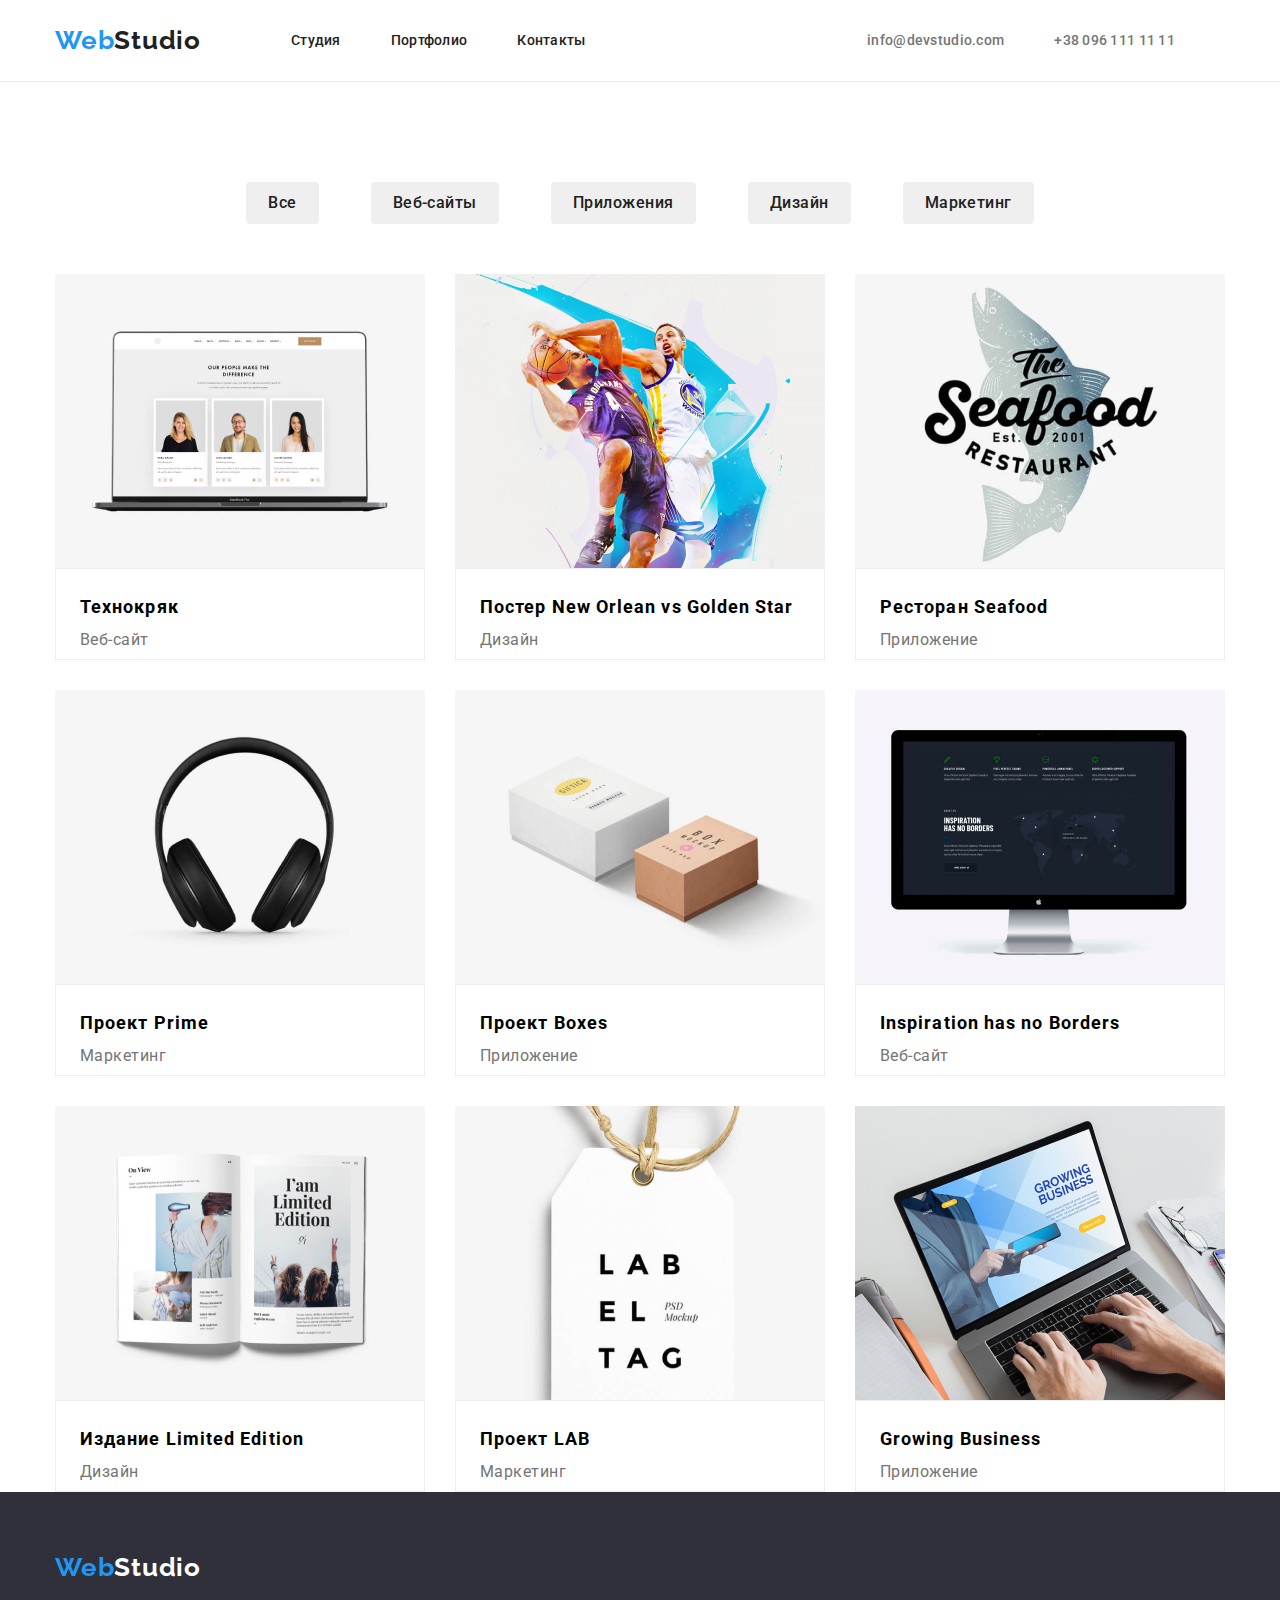
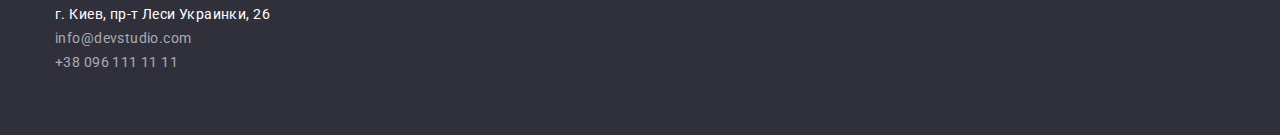
==== portfolio.html @ 30aecc02 "Добавляет стили для геометрии" ====
<!DOCTYPE html>
<html lang="ru">
  <head>
    <meta charset="UTF-8" />
    <meta name="viewport" content="width=device-width, initial-scale=1.0" />
    <title>Вебстудия</title>
    <link rel="stylesheet" href="https://cdnjs.cloudflare.com/ajax/libs/modern-normalize/1.0.0/modern-normalize.css" />
    <link href="https://fonts.googleapis.com/css2?family=Raleway:wght@700&family=Roboto:wght@400;500;700;900&display=swap" rel="stylesheet" />
    <link rel="stylesheet" href="./css/styles.css" />
  </head>
  <body>
    <!--header-->
    <header class="header">
      <div class="container">
        <nav class="navigation">
          <a class="logo link" href="./index.html" aria-label=" логотип вебстудия"> <span class="logo-item" lang="en">Web</span>Studio </a>
          <ul class="navigation-list list">
            <li class="navigation-list-item">
              <a class="navigation-list-link link" href="">Студия</a>
            </li>
            <li class="navigation-list-item">
              <a class="navigation-list-link link" href="./portfolio.html">Портфолио</a>
            </li>
            <li class="navigation-list-item">
              <a class="navigation-list-link link" href="">Контакты</a>
            </li>
          </ul>
        </nav>
        <address class="address">
          <ul class="address-list list">
            <li>
              <a class="header-link link" href="mailto:info@devstudio.com"> <span lang="en">info@devstudio.com</span> </a>
            </li>
            <li>
              <a class="header-link link" href="tel:+380961111111">+38 096 111 11 11</a>
            </li>
          </ul>
        </address>
      </div>
    </header>
    <main>
      <!--portfolio-->
      <section class="portfolio">
        <div class="container">
          <h1 hidden>Портфолио</h1>
          <ul class="filter-list list">
            <li class="filter-list-item"><button class="filter-list-title" type="button">Все</button></li>
            <li class="filter-list-item"><button class="filter-list-title" type="button">Веб-сайты</button></li>
            <li class="filter-list-item"><button class="filter-list-title" type="button">Приложения</button></li>
            <li class="filter-list-item"><button class="filter-list-title" type="button">Дизайн</button></li>
            <li class="filter-list-item"><button class="filter-list-title" type="button">Маркетинг</button></li>
          </ul>
          <ul class="categories-list list">
            <li class="categories-list-item">
              <img
                class="categories-list-img"
                src="./images/portfolio/portfolio-1.jpg"
                alt="картинка на открытом ноутбуке"
                width="370"
                height="294"
              />
              <div class="categories-list-content">
                <h2 class="categories-list-name">Технокряк</h2>
                <p class="categories-list-position">Веб-сайт</p>
              </div>
            </li>
            <li class="categories-list-item">
              <img class="categories-list-img" src="./images/portfolio/portfolio-2.jpg" alt="спортсмены борятся за мяч" width="370" height="294" />
              <div class="categories-list-content">
                <h2 class="categories-list-name">Постер <span lang="en">New Orlean vs Golden Star</span></h2>
                <p class="categories-list-position">Дизайн</p>
              </div>
            </li>
            <li class="categories-list-item">
              <img
                class="categories-list-img"
                src="./images/portfolio/portfolio-3.jpg"
                alt="надпись с названием ресторана"
                width="370"
                height="294"
              />
              <div class="categories-list-content">
                <h2 class="categories-list-name">Ресторан <span lang="en">Seafood</span></h2>
                <p class="categories-list-position">Приложение</p>
              </div>
            </li>
            <li class="categories-list-item">
              <img class="categories-list-img" src="./images/portfolio/portfolio-4.jpg" alt="наушники" width="370" height="294" />
              <div class="categories-list-content">
                <h2 class="categories-list-name">Проект <span lang="en">Prime</span></h2>
                <p class="categories-list-position">Маркетинг</p>
              </div>
            </li>
            <li class="categories-list-item">
              <img class="categories-list-img" src="./images/portfolio/portfolio-5.jpg" alt="две коробки с названиями" width="370" height="294" />
              <div class="categories-list-content">
                <h2 class="categories-list-name">Проект <span lang="en">Boxes</span></h2>
                <p class="categories-list-position">Приложение</p>
              </div>
            </li>
            <li class="categories-list-item">
              <img class="categories-list-img" src="./images/portfolio/portfolio-6.jpg" alt="экран монитора" width="370" height="294" />
              <div class="categories-list-content">
                <h2 class="categories-list-name"><span lang="en">Inspiration has no Borders</span></h2>
                <p class="categories-list-position">Веб-сайт</p>
              </div>
            </li>
            <li class="categories-list-item">
              <img class="categories-list-img" src="./images/portfolio/portfolio-7.jpg" alt="открытая книга" width="370" height="294" />
              <div class="categories-list-content">
                <h2 class="categories-list-name">Издание <span lang="en">Limited Edition</span></h2>
                <p class="categories-list-position">Дизайн</p>
              </div>
            </li>
            <li class="categories-list-item">
              <img class="categories-list-img" src="./images/portfolio/portfolio-8.jpg" alt="лейбл" width="370" height="294" />
              <div class="categories-list-content">
                <h2 class="categories-list-name">Проект <span lang="en">LAB</span></h2>
                <p class="categories-list-position">Маркетинг</p>
              </div>
            </li>
            <li class="categories-list-item">
              <img class="categories-list-img" src="./images/portfolio/portfolio-9.jpg" alt="человек печатает на ноутбуке" width="370" height="294" />
              <div class="categories-list-content">
                <h2 class="categories-list-name"><span lang="en">Growing Business</span></h2>
                <p class="categories-list-position">Приложение</p>
              </div>
            </li>
          </ul>
        </div>
      </section>
    </main>
    <footer class="footer">
      <div class="container">
        <a class="logo link" href="./index.html" aria-label=" логотип вебстудия" lang="en"> <span class="logo-item">Web</span>Studio</a>
        <address class="address">
          <ul class="contact-list list">
            <li class="contact-list-item">
              <a class="contact-list-address link" href="https://goo.gl/maps/MC3FKYj6ZszySW3c8" target="_blank">г. Киев, пр-т Леси Украинки, 26</a>
            </li>
            <li class="contact-list-item">
              <a class="contact-list-link link" href="mailto:info@devstudio.com"> <span lang="en">info@devstudio.com</span> </a>
            </li>
            <li class="contact-list-item">
              <a class="contact-list-link link" href="tel:+380961111111">+38 096 111 11 11</a>
            </li>
          </ul>
        </address>
      </div>
    </footer>
  </body>
</html>
---- css/styles.css ----
:root {
  --main-font: "Roboto", sans-serif;
  --secondary-font: "Raleway", sans-serif;
  --title-theme-color: #212121;
  --description-color: #757575;
  --accent-color: #2196f3;
}
*,
*::before,
*::after {
  margin: 0;
  padding: 0;
}
body {
  font-family: var(--main-font);
  font-style: normal;
}
.list {
  list-style: none;
}
.link {
  text-decoration: none;
}
.address {
  font-style: normal;
}
img {
  display: block;
}
.container {
  width: 1200px;
  padding: 0 15px;
  margin: 0 auto;
}
/*========== COMPONENTS ==========*/
.logo {
  font-family: var(--secondary-font);
  font-weight: 700;
  font-size: 26px;
  line-height: 1.192;
  letter-spacing: 0.03em;
  color: var(--title-theme-color);
  margin-right: 90px;
}
.logo-item {
  color: var(--accent-color);
}
.title {
  font-weight: 700;
  font-size: 36px;
  line-height: 1.167;
  text-align: center;
  letter-spacing: 0.03em;
  color: var(--title-theme-color);
  padding-top: 94px;
  padding-bottom: 50px;
}
/*========== END COMPONENTS ==========*/

/*========== HEADER ==========*/
.header {
  padding: 25px 0;
  border-bottom: 1px solid #ececec;
}
.header .container {
  display: flex;
  align-items: center;
}
.navigation {
  display: flex;
  align-items: center;
}
.navigation-list {
  display: flex;
}
.navigation-list-item:not(:last-child) {
  margin-right: 50px;
}
.navigation-list-link {
  font-weight: 500;
  font-size: 14px;
  line-height: 1.143;
  letter-spacing: 0.02em;
  color: var(--title-theme-color);
}
.navigation-list-link:hover,
.navigation-list-link:focus,
.header-link:hover,
.header-link:focus {
  color: var(--accent-color);
}
.header .address {
  margin-left: auto;
}
.address-list {
  display: flex;
}
.header-link {
  font-weight: 500;
  font-size: 14px;
  line-height: 1.143;
  letter-spacing: 0.02em;
  color: var(--description-color);
  margin-right: 50px;
}
/*========== END HEADER ==========*/

/*========== MAIN ==========*/
/*========== HERO ==========*/
.hero {
  text-align: center;
  background-color: #2f303a;
}
.hero .container {
  padding-top: 200px;
  padding-bottom: 200px;
}
.hero-title {
  font-weight: 900;
  font-size: 44px;
  line-height: 1.364;
  letter-spacing: 0.06em;
  text-transform: uppercase;
  width: 696px;
  margin-left: auto;
  margin-right: auto;
  margin-top: 0;
  margin-bottom: 30px;
  color: #ffffff;
}
.modal-btn {
  font-family: var(--main-font);
  font-style: normal;
  font-weight: 700;
  font-size: 16px;
  line-height: 1.875;
  letter-spacing: 0.06em;
  background-color: var(--accent-color);
  color: #ffffff;
  border-radius: 4px;
  padding: 10px 32px;
  min-width: 200px;
  height: 50px;
  align-items: center;
  text-align: center;
}
/*========== END HERO ==========*/

/*========== PRINCIPLES ==========*/
.principles {
  padding-top: 94px;
}
.principles-list {
  display: flex;
}
.principles-list-item:not(:last-child) {
  margin-right: 30px;
}
.principles-list-title .container {
  display: flex;
}
.principles-list-title {
  font-weight: 700;
  font-size: 14px;
  line-height: 1.143;
  letter-spacing: 0.03em;
  text-transform: uppercase;
  color: var(--title-theme-color);
}
.principles-list-discription {
  font-weight: 400;
  font-size: 14px;
  line-height: 1.714;
  letter-spacing: 0.03em;
  color: var(--description-color);
  padding-top: 10px;
}
/*========== END PRINCIPLES ==========*/

/*========== SERVICES ==========*/
.services-list {
  display: flex;
  justify-content: space-between;
  margin-bottom: 188px;
}
/*========== END SERVICES ==========*/

/*========== TEAM ==========*/
.team-list {
  display: flex;
  justify-content: space-between;
}
.team-list-img {
  box-shadow: 0px 1px 3px rgba(0, 0, 0, 0.12), 0px 1px 1px rgba(0, 0, 0, 0.14), 0px 2px 1px rgba(0, 0, 0, 0.2);
  border-radius: 0px 0px 4px 4px;
}
.team-list-content {
  padding-top: 30px;
  padding-right: 60px;
  padding-left: 60px;
  padding-bottom: 94px;
}
.team-list-name {
  font-weight: 500;
  font-size: 16px;
  line-height: 1.188;
  text-align: center;
  letter-spacing: 0.03em;
  color: var(--title-theme-color);
  padding-bottom: 10px;
}
.team-list-position {
  font-weight: 400;
  font-size: 16px;
  line-height: 1.188;
  text-align: center;
  letter-spacing: 0.03em;
  color: var(--description-color);
}
/*========== END TEAM ==========*/
/*========== END MAIN ==========*/

/*========== FOOTER ==========*/
.footer {
  background-color: #2f303a;
  padding: 60px 0;
}
.footer .logo {
  display: block;
  margin-bottom: 20px;
  margin-right: 0;
  color: #ffffff;
}
.contact-listm:not(:last-child) {
  margin-bottom: 9px;
}
.contact-list-address {
  font-weight: 400;
  font-size: 14px;
  line-height: 1.714;
  letter-spacing: 0.03em;
  color: #ffffff;
}
.contact-list-link {
  font-weight: 400;
  font-size: 14px;
  line-height: 1.714;
  letter-spacing: 0.03em;
  color: rgba(255, 255, 255, 0.6);
}
/*========== END FOOTER ==========*/

/*========== PORTFOLIO ==========*/
/*========== MAIN ==========*/
.filter-list {
  display: flex;
  justify-content: center;
  margin-bottom: 50px;
  margin-top: 100px;
}
.filter-list-item:not(:last-child) {
  margin-right: 52px;
}
.filter-list-title {
  font-weight: 500;
  font-size: 16px;
  line-height: 1.625;
  text-align: center;
  letter-spacing: 0.03em;
  color: var(--title-theme-color);
  border-radius: 4px;
  border-color: transparent;
  padding: 6px 20px;
}
.filter-list-title:hover,
.filter-list-title:focus {
  background-color: var(--accent-color);
  color: #ffffff;
}
.categories-list {
  display: flex;
  flex-wrap: wrap;
}
.categories-list-item:not(:nth-child(3n)) {
  margin-right: 30px;
}
.categories-list-item:not(:nth-last-child(-n + 3)) {
  margin-bottom: 30px;
}
.categories-list-name {
  font-weight: 700;
  font-size: 18px;
  line-height: 2;
  letter-spacing: 0.06em;
  color: var(--title-theme-colo);
}
.categories-list-position {
  font-weight: 400;
  font-size: 16px;
  line-height: 1.875;
  letter-spacing: 0.03em;
  color: var(--description-color);
  margin-bottom: 4px;
}
.categories-list-content {
  padding-top: 20px;
  padding-right: 24px;
  padding-left: 24px;
  border: 1px solid #eeeeee;
}
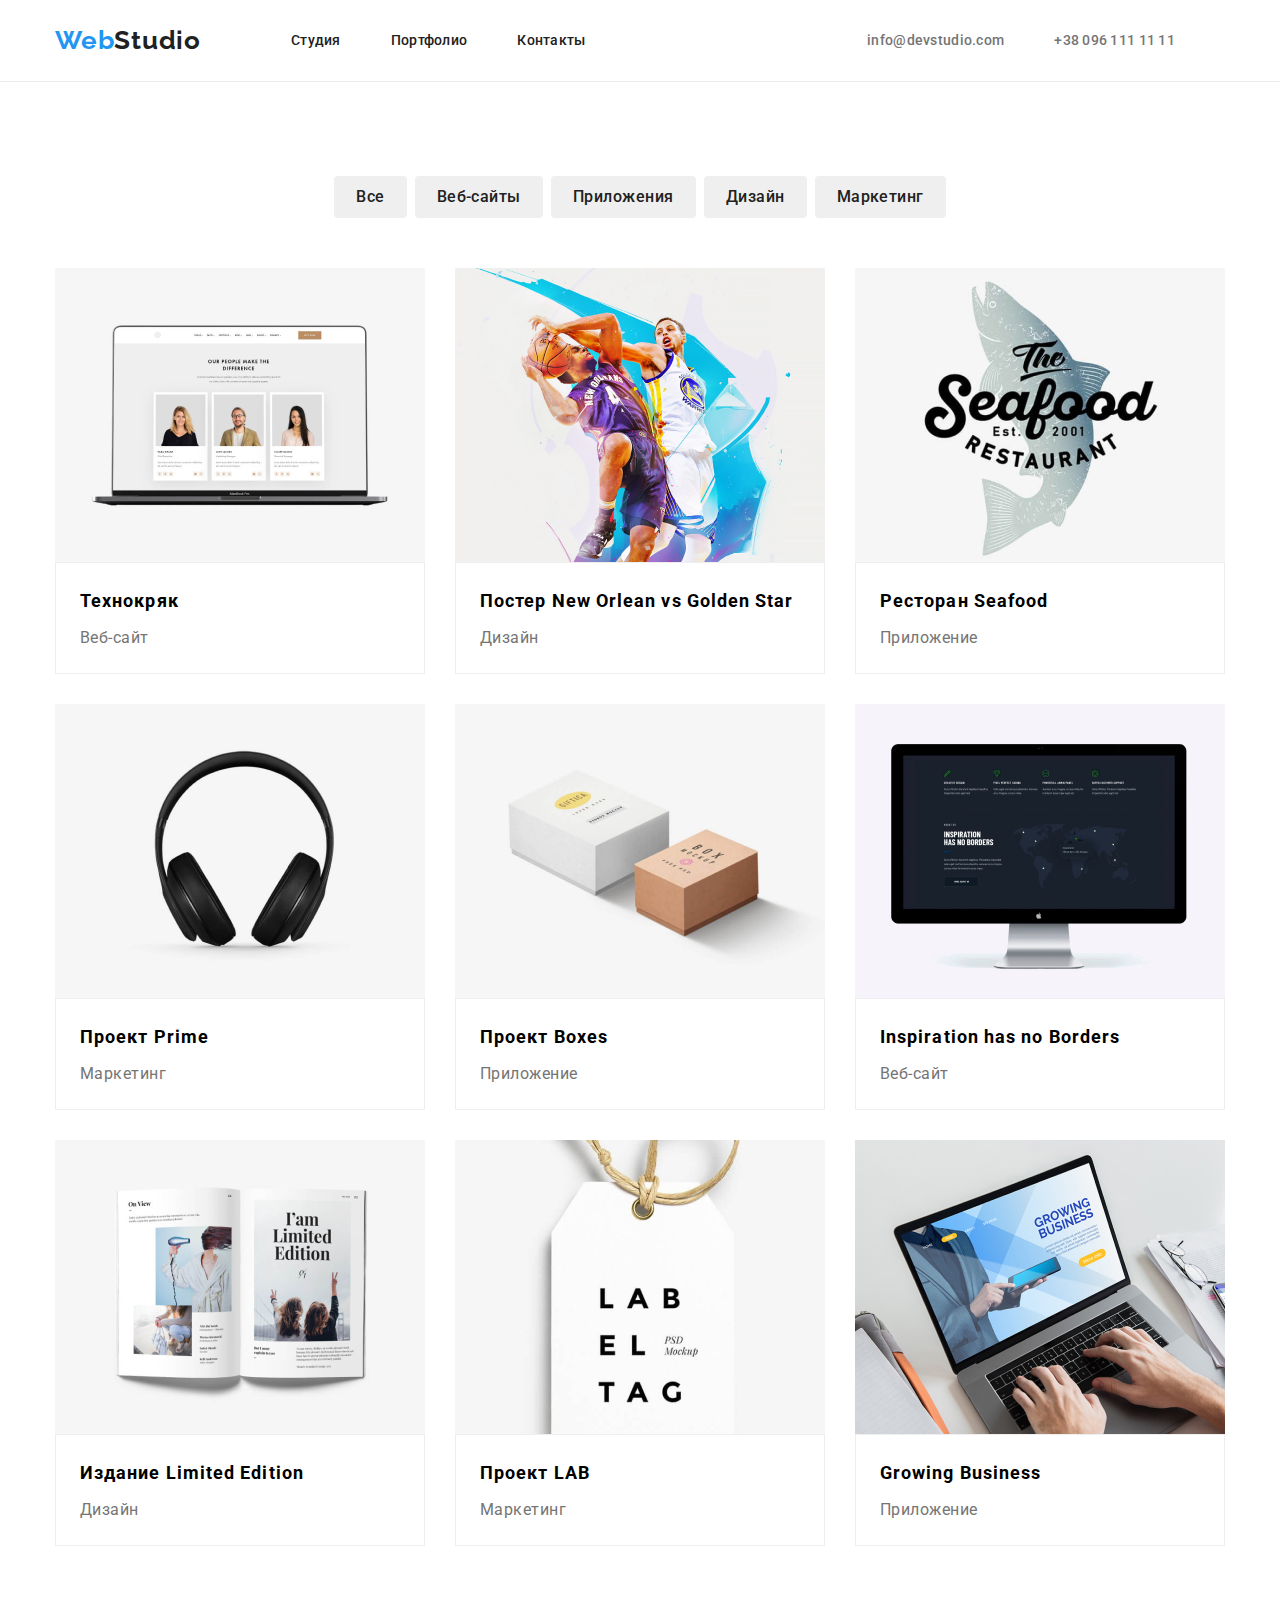
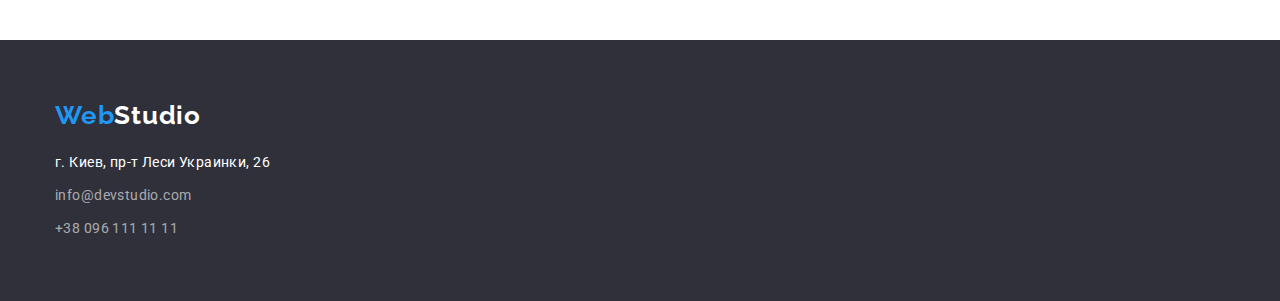
==== commit f455fd7c: "Добавляет паддинги к секциям" ====
--- a/portfolio.html
+++ b/portfolio.html
@@ -16,7 +16,7 @@
           <a class="logo link" href="./index.html" aria-label=" логотип вебстудия"> <span class="logo-item" lang="en">Web</span>Studio </a>
           <ul class="navigation-list list">
             <li class="navigation-list-item">
-              <a class="navigation-list-link link" href="">Студия</a>
+              <a class="navigation-list-link link" href="./index.html">Студия</a>
             </li>
             <li class="navigation-list-item">
               <a class="navigation-list-link link" href="./portfolio.html">Портфолио</a>
--- a/css/styles.css
+++ b/css/styles.css
@@ -52,8 +52,6 @@
   text-align: center;
   letter-spacing: 0.03em;
   color: var(--title-theme-color);
-  padding-top: 94px;
-  padding-bottom: 50px;
 }
 /*========== END COMPONENTS ==========*/
 
@@ -149,6 +147,7 @@
 /*========== PRINCIPLES ==========*/
 .principles {
   padding-top: 94px;
+  padding-bottom: 94px;
 }
 .principles-list {
   display: flex;
@@ -178,27 +177,32 @@
 /*========== END PRINCIPLES ==========*/
 
 /*========== SERVICES ==========*/
+.services {
+  padding-bottom: 94px;
+}
 .services-list {
   display: flex;
   justify-content: space-between;
-  margin-bottom: 188px;
+  padding-top: 50px;
 }
 /*========== END SERVICES ==========*/
 
 /*========== TEAM ==========*/
+.team {
+  padding-top: 94px;
+  padding-bottom: 94px;
+}
 .team-list {
   display: flex;
   justify-content: space-between;
-}
-.team-list-img {
-  box-shadow: 0px 1px 3px rgba(0, 0, 0, 0.12), 0px 1px 1px rgba(0, 0, 0, 0.14), 0px 2px 1px rgba(0, 0, 0, 0.2);
-  border-radius: 0px 0px 4px 4px;
+  padding-top: 50px;
 }
 .team-list-content {
   padding-top: 30px;
   padding-right: 60px;
   padding-left: 60px;
-  padding-bottom: 94px;
+  box-shadow: 0px 1px 3px rgba(0, 0, 0, 0.12), 0px 1px 1px rgba(0, 0, 0, 0.14), 0px 2px 1px rgba(0, 0, 0, 0.2);
+  border-radius: 0px 0px 4px 4px;
 }
 .team-list-name {
   font-weight: 500;
@@ -216,6 +220,7 @@
   text-align: center;
   letter-spacing: 0.03em;
   color: var(--description-color);
+  padding-bottom: 30px;
 }
 /*========== END TEAM ==========*/
 /*========== END MAIN ==========*/
@@ -231,7 +236,7 @@
   margin-right: 0;
   color: #ffffff;
 }
-.contact-listm:not(:last-child) {
+.contact-list-item:not(:last-child) {
   margin-bottom: 9px;
 }
 .contact-list-address {
@@ -255,11 +260,11 @@
 .filter-list {
   display: flex;
   justify-content: center;
-  margin-bottom: 50px;
-  margin-top: 100px;
+  padding-bottom: 50px;
+  padding-top: 94px;
 }
 .filter-list-item:not(:last-child) {
-  margin-right: 52px;
+  margin-right: 8px;
 }
 .filter-list-title {
   font-weight: 500;
@@ -280,6 +285,7 @@
 .categories-list {
   display: flex;
   flex-wrap: wrap;
+  padding-bottom: 94px;
 }
 .categories-list-item:not(:nth-child(3n)) {
   margin-right: 30px;
@@ -293,6 +299,7 @@
   line-height: 2;
   letter-spacing: 0.06em;
   color: var(--title-theme-colo);
+  margin-bottom: 4px;
 }
 .categories-list-position {
   font-weight: 400;
@@ -300,11 +307,12 @@
   line-height: 1.875;
   letter-spacing: 0.03em;
   color: var(--description-color);
-  margin-bottom: 4px;
+  margin-bottom: 20px;
 }
 .categories-list-content {
   padding-top: 20px;
   padding-right: 24px;
   padding-left: 24px;
   border: 1px solid #eeeeee;
-}
+  background: #ffffff;
+}
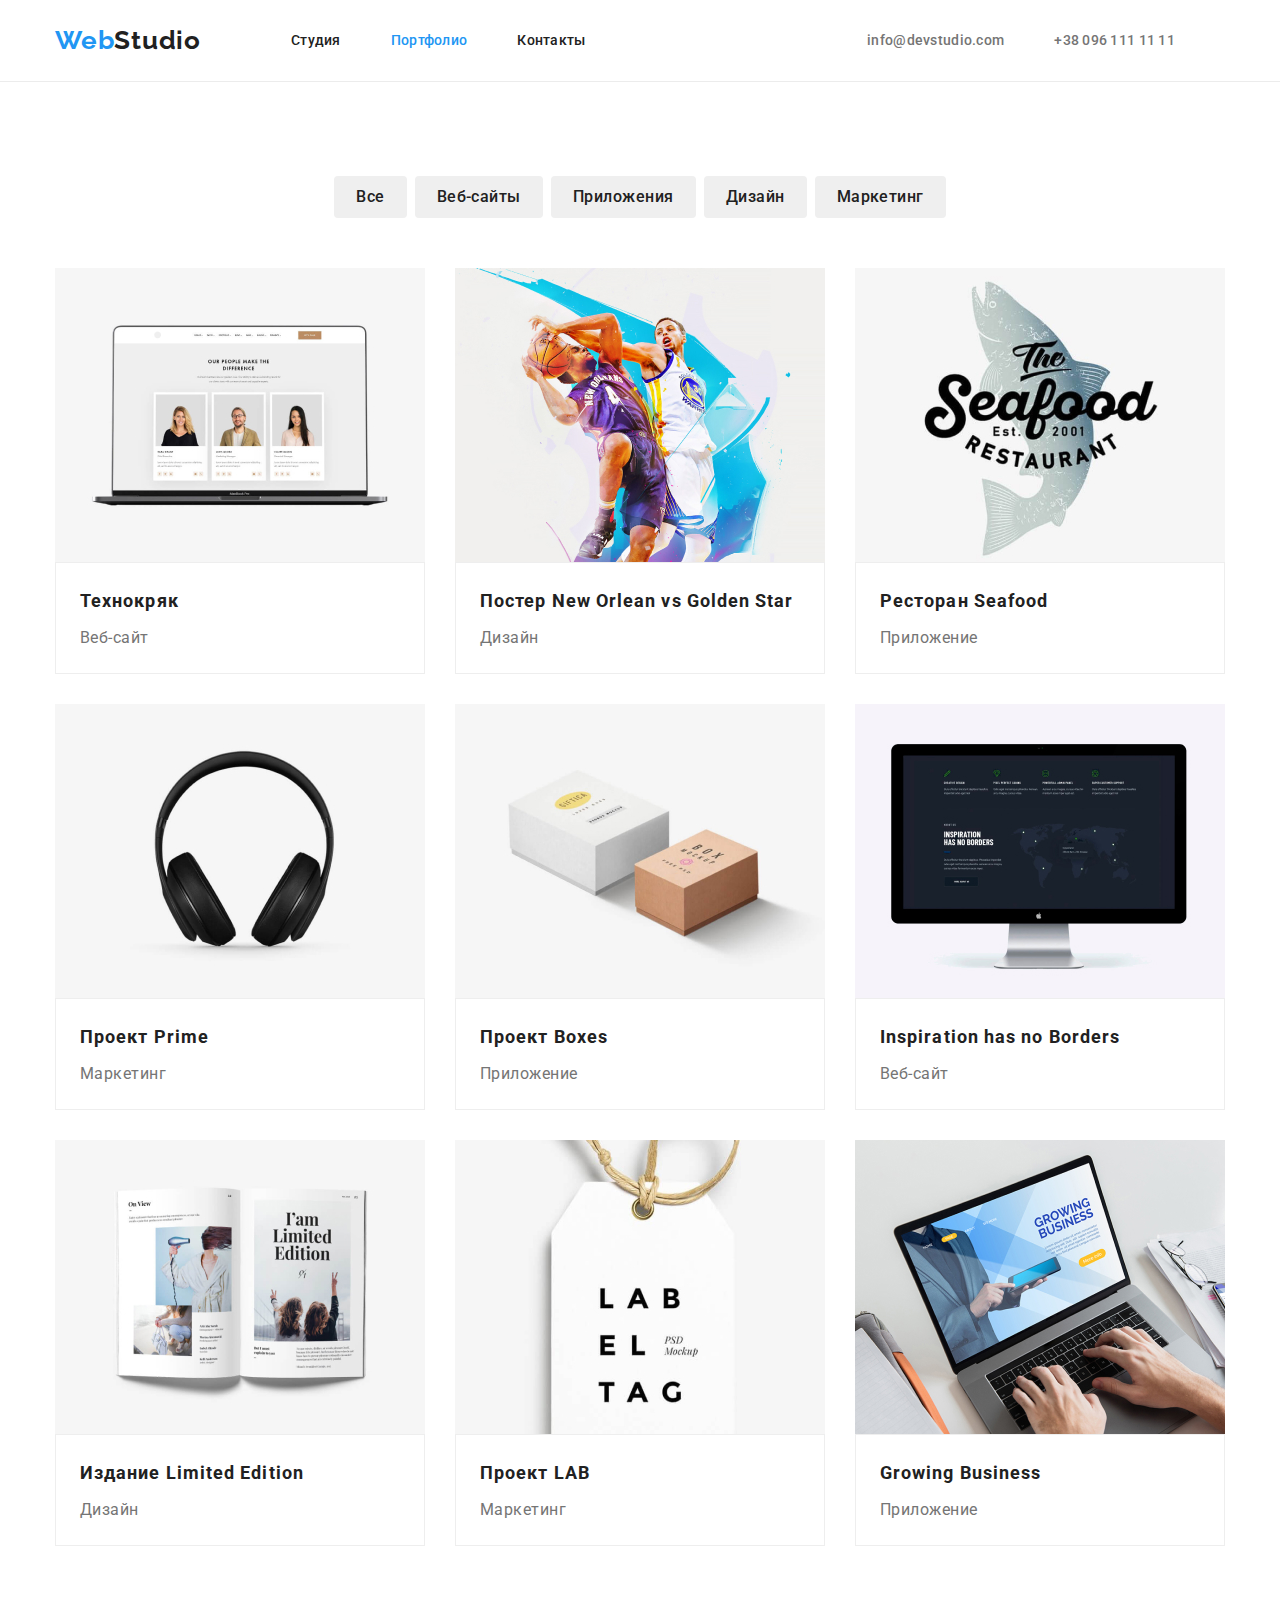
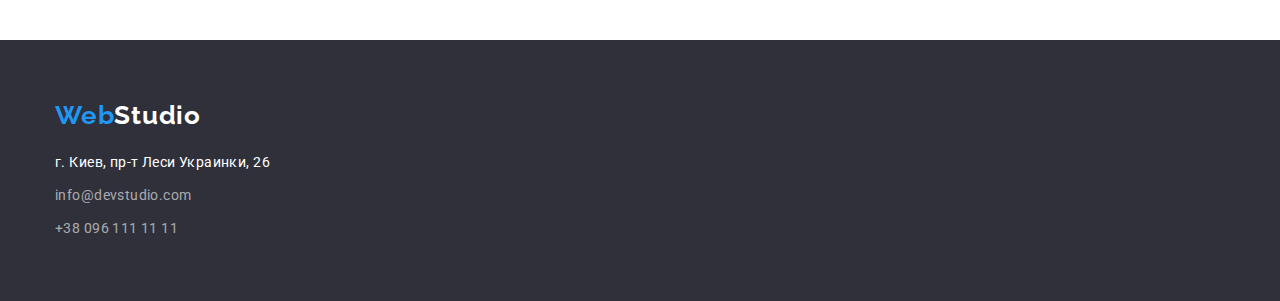
==== commit a48b8a30: "Добавляет в root 2 цвета, вместо padding поставлен margin, подсветка навигации" ====
--- a/portfolio.html
+++ b/portfolio.html
@@ -19,7 +19,7 @@
               <a class="navigation-list-link link" href="./index.html">Студия</a>
             </li>
             <li class="navigation-list-item">
-              <a class="navigation-list-link link" href="./portfolio.html">Портфолио</a>
+              <a class="navigation-list-link link active" href="./portfolio.html">Портфолио</a>
             </li>
             <li class="navigation-list-item">
               <a class="navigation-list-link link" href="">Контакты</a>
--- a/css/styles.css
+++ b/css/styles.css
@@ -4,34 +4,44 @@
   --title-theme-color: #212121;
   --description-color: #757575;
   --accent-color: #2196f3;
-}
+  --dark-color: #2F303A;
+  --ligth-color: #ffffff;
+}
+
 *,
 *::before,
 *::after {
   margin: 0;
   padding: 0;
 }
+
 body {
   font-family: var(--main-font);
   font-style: normal;
 }
+
 .list {
   list-style: none;
 }
+
 .link {
   text-decoration: none;
 }
+
 .address {
   font-style: normal;
 }
+
 img {
   display: block;
 }
+
 .container {
   width: 1200px;
   padding: 0 15px;
   margin: 0 auto;
 }
+
 /*========== COMPONENTS ==========*/
 .logo {
   font-family: var(--secondary-font);
@@ -42,9 +52,11 @@
   color: var(--title-theme-color);
   margin-right: 90px;
 }
+
 .logo-item {
   color: var(--accent-color);
 }
+
 .title {
   font-weight: 700;
   font-size: 36px;
@@ -53,6 +65,7 @@
   letter-spacing: 0.03em;
   color: var(--title-theme-color);
 }
+
 /*========== END COMPONENTS ==========*/
 
 /*========== HEADER ==========*/
@@ -60,20 +73,25 @@
   padding: 25px 0;
   border-bottom: 1px solid #ececec;
 }
+
 .header .container {
   display: flex;
   align-items: center;
 }
+
 .navigation {
   display: flex;
   align-items: center;
 }
+
 .navigation-list {
   display: flex;
 }
+
 .navigation-list-item:not(:last-child) {
   margin-right: 50px;
 }
+
 .navigation-list-link {
   font-weight: 500;
   font-size: 14px;
@@ -81,18 +99,26 @@
   letter-spacing: 0.02em;
   color: var(--title-theme-color);
 }
+
 .navigation-list-link:hover,
 .navigation-list-link:focus,
 .header-link:hover,
 .header-link:focus {
   color: var(--accent-color);
 }
+
+.navigation-list-link.active {
+  color: var(--accent-color);
+}
+
 .header .address {
   margin-left: auto;
 }
+
 .address-list {
   display: flex;
 }
+
 .header-link {
   font-weight: 500;
   font-size: 14px;
@@ -101,18 +127,18 @@
   color: var(--description-color);
   margin-right: 50px;
 }
+
 /*========== END HEADER ==========*/
 
 /*========== MAIN ==========*/
 /*========== HERO ==========*/
 .hero {
   text-align: center;
-  background-color: #2f303a;
-}
-.hero .container {
+  background-color: var(--dark-color);
   padding-top: 200px;
   padding-bottom: 200px;
 }
+
 .hero-title {
   font-weight: 900;
   font-size: 44px;
@@ -124,8 +150,9 @@
   margin-right: auto;
   margin-top: 0;
   margin-bottom: 30px;
-  color: #ffffff;
-}
+  color: var(--ligth-color);
+}
+
 .modal-btn {
   font-family: var(--main-font);
   font-style: normal;
@@ -134,14 +161,16 @@
   line-height: 1.875;
   letter-spacing: 0.06em;
   background-color: var(--accent-color);
-  color: #ffffff;
+  color: var(--ligth-color);
   border-radius: 4px;
   padding: 10px 32px;
   min-width: 200px;
   height: 50px;
   align-items: center;
   text-align: center;
-}
+  border: none;
+}
+
 /*========== END HERO ==========*/
 
 /*========== PRINCIPLES ==========*/
@@ -149,15 +178,19 @@
   padding-top: 94px;
   padding-bottom: 94px;
 }
+
 .principles-list {
   display: flex;
 }
+
 .principles-list-item:not(:last-child) {
   margin-right: 30px;
 }
+
 .principles-list-title .container {
   display: flex;
 }
+
 .principles-list-title {
   font-weight: 700;
   font-size: 14px;
@@ -166,44 +199,55 @@
   text-transform: uppercase;
   color: var(--title-theme-color);
 }
+
 .principles-list-discription {
   font-weight: 400;
   font-size: 14px;
   line-height: 1.714;
   letter-spacing: 0.03em;
   color: var(--description-color);
-  padding-top: 10px;
-}
+  margin-top: 10px;
+}
+
 /*========== END PRINCIPLES ==========*/
 
 /*========== SERVICES ==========*/
 .services {
   padding-bottom: 94px;
 }
+
 .services-list {
   display: flex;
   justify-content: space-between;
-  padding-top: 50px;
-}
+  margin-top: 50px;
+}
+
 /*========== END SERVICES ==========*/
 
 /*========== TEAM ==========*/
 .team {
+  background-color: #F5F4FA;
   padding-top: 94px;
   padding-bottom: 94px;
 }
+
+.team-list-item {
+  background-color: var(--ligth-color);
+}
+
 .team-list {
   display: flex;
   justify-content: space-between;
-  padding-top: 50px;
-}
+  margin-top: 50px;
+}
+
 .team-list-content {
   padding-top: 30px;
-  padding-right: 60px;
-  padding-left: 60px;
+  padding-bottom: 30px;
   box-shadow: 0px 1px 3px rgba(0, 0, 0, 0.12), 0px 1px 1px rgba(0, 0, 0, 0.14), 0px 2px 1px rgba(0, 0, 0, 0.2);
   border-radius: 0px 0px 4px 4px;
 }
+
 .team-list-name {
   font-weight: 500;
   font-size: 16px;
@@ -211,8 +255,9 @@
   text-align: center;
   letter-spacing: 0.03em;
   color: var(--title-theme-color);
-  padding-bottom: 10px;
-}
+  margin-bottom: 10px;
+}
+
 .team-list-position {
   font-weight: 400;
   font-size: 16px;
@@ -220,32 +265,36 @@
   text-align: center;
   letter-spacing: 0.03em;
   color: var(--description-color);
-  padding-bottom: 30px;
-}
+}
+
 /*========== END TEAM ==========*/
 /*========== END MAIN ==========*/
 
 /*========== FOOTER ==========*/
 .footer {
-  background-color: #2f303a;
+  background-color: var(--dark-color);
   padding: 60px 0;
 }
+
 .footer .logo {
   display: block;
   margin-bottom: 20px;
   margin-right: 0;
-  color: #ffffff;
-}
+  color: var(--ligth-color);
+}
+
 .contact-list-item:not(:last-child) {
   margin-bottom: 9px;
 }
+
 .contact-list-address {
   font-weight: 400;
   font-size: 14px;
   line-height: 1.714;
   letter-spacing: 0.03em;
-  color: #ffffff;
-}
+  color: var(--ligth-color);
+}
+
 .contact-list-link {
   font-weight: 400;
   font-size: 14px;
@@ -253,19 +302,26 @@
   letter-spacing: 0.03em;
   color: rgba(255, 255, 255, 0.6);
 }
+
 /*========== END FOOTER ==========*/
 
 /*========== PORTFOLIO ==========*/
 /*========== MAIN ==========*/
+.portfolio {
+  padding-top: 94px;
+  padding-bottom: 94px;
+}
+
 .filter-list {
   display: flex;
   justify-content: center;
-  padding-bottom: 50px;
-  padding-top: 94px;
-}
+  margin-bottom: 50px;
+}
+
 .filter-list-item:not(:last-child) {
   margin-right: 8px;
 }
+
 .filter-list-title {
   font-weight: 500;
   font-size: 16px;
@@ -277,42 +333,48 @@
   border-color: transparent;
   padding: 6px 20px;
 }
+
 .filter-list-title:hover,
 .filter-list-title:focus {
   background-color: var(--accent-color);
-  color: #ffffff;
-}
+  color: var(--ligth-color);
+}
+
 .categories-list {
   display: flex;
   flex-wrap: wrap;
-  padding-bottom: 94px;
-}
+}
+
 .categories-list-item:not(:nth-child(3n)) {
   margin-right: 30px;
 }
+
 .categories-list-item:not(:nth-last-child(-n + 3)) {
   margin-bottom: 30px;
 }
+
 .categories-list-name {
   font-weight: 700;
   font-size: 18px;
   line-height: 2;
   letter-spacing: 0.06em;
-  color: var(--title-theme-colo);
+  color: var(--title-theme-color);
   margin-bottom: 4px;
 }
+
 .categories-list-position {
   font-weight: 400;
   font-size: 16px;
   line-height: 1.875;
   letter-spacing: 0.03em;
   color: var(--description-color);
-  margin-bottom: 20px;
-}
+}
+
 .categories-list-content {
   padding-top: 20px;
   padding-right: 24px;
   padding-left: 24px;
+  padding-bottom: 20px;
   border: 1px solid #eeeeee;
-  background: #ffffff;
-}
+  background: var(--ligth-color);
+}